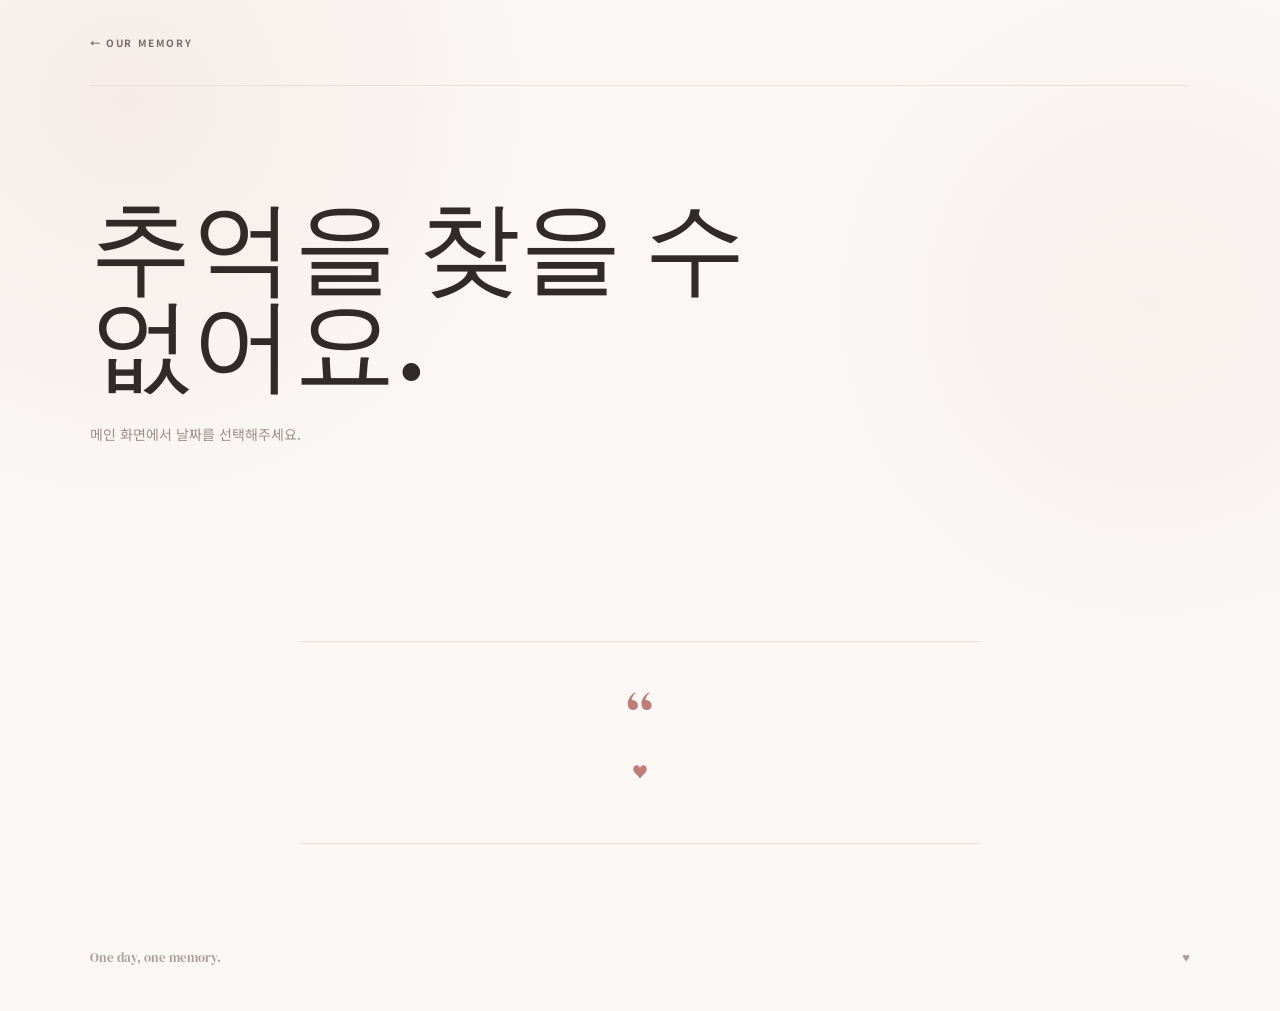
==== memory.html @ 43ed63c3 "Full Screen add" ====
<!DOCTYPE html>
<html lang="ko">
<head>
  <meta charset="UTF-8">
  <meta name="viewport" content="width=device-width, initial-scale=1.0">
  <title>Memory ♥</title>
  <link rel="preconnect" href="https://fonts.googleapis.com">
  <link rel="preconnect" href="https://fonts.gstatic.com" crossorigin>
  <link href="https://fonts.googleapis.com/css2?family=DM+Serif+Display&family=Noto+Sans+KR:wght@300;400;500;600;700&display=swap" rel="stylesheet">
  <link rel="stylesheet" href="css/style.css">
</head>
<body class="memory-page">
  <div id="lightbox">

    <!-- 닫기 -->
    <button id="lightboxClose" class="lightbox-close">
        ×
    </button>

    <!-- 이전 사진 -->
    <button id="lightboxPrev" class="lightbox-nav lightbox-prev">
        ‹
    </button>

    <!-- 사진 영역 -->
    <div class="lightbox-content">

        <img
            id="lightboxImage"
            src=""
            alt="확대된 사진"
        >

        <div id="lightboxCaption"></div>

    </div>

    <!-- 다음 사진 -->
    <button id="lightboxNext" class="lightbox-nav lightbox-next">
        ›
    </button>

    <!-- 전체화면 -->
    <button id="lightboxFullscreen" class="lightbox-fullscreen">
        ⛶
    </button>

</div>

  <main>
    <header class="memory-header">
      <a class="back-link" href="index.html">← OUR MEMORY</a>
      <div class="memory-date" id="memoryDate"></div>
    </header>

    <section class="memory-hero">
      <p class="eyebrow" id="memoryCategory"></p>
      <h1 id="memoryTitle"></h1>
      <p id="memoryDescription"></p>
    </section>

    <section class="photo-section">
      <div class="photo-grid" id="photoGrid"></div>
      <div class="empty-state" id="emptyState">
        <div>♡</div>
        <p>아직 이 날의 사진이 없어요.</p>
        <small>images 폴더에 사진을 넣어주세요.</small>
      </div>
    </section>

    <section class="letter" id="letterSection">
      <div class="letter-mark">“</div>
      <p id="memoryLetter"></p>
      <div class="letter-heart">♥</div>
    </section>

    <footer>
      <span>One day, one memory.</span>
      <span>♥</span>
    </footer>
  </main>

  <script src="js/data.js"></script>
  <script src="js/memory.js"></script>
</body>
</html>
---- css/style.css ----
* {
  box-sizing: border-box;
}

:root {
  --bg: #faf7f5;
  --paper: #fffdfc;
  --text: #302a29;
  --muted: #9b8f8c;
  --line: #e9e0dc;
  --accent: #bd7d78;
  --accent-light: #ead0cc;
  --serif: "DM Serif Display", Georgia, serif;
  --sans: "Noto Sans KR", sans-serif;
}

html {
  scroll-behavior: smooth;
}

body {
  margin: 0;
  background:
    radial-gradient(circle at 10% 10%, rgba(234, 208, 204, .28), transparent 28%),
    radial-gradient(circle at 90% 30%, rgba(234, 208, 204, .18), transparent 25%),
    var(--bg);
  color: var(--text);
  font-family: var(--sans);
  font-weight: 400;
}

body.locked {
  overflow: hidden;
}

a {
  color: inherit;
  text-decoration: none;
}

button {
  font: inherit;
}

.home {
  max-width: 1180px;
  margin: auto;
  padding: 0 40px;
}

.hero {
  min-height: 92vh;
  display: flex;
  flex-direction: column;
  justify-content: center;
  padding: 80px 0 110px;
}

.eyebrow {
  margin: 0 0 18px;
  color: var(--accent);
  font-size: 11px;
  font-weight: 700;
  letter-spacing: .25em;
}

.hero h1 {
  margin: 0;
  font-family: var(--serif);
  font-size: clamp(72px, 11vw, 150px);
  line-height: .82;
  font-weight: 400;
  letter-spacing: -.045em;
}

.hero h1 span {
  color: var(--accent);
}

.intro {
  margin: 45px 0 35px;
  color: #756b68;
  font-size: 15px;
  line-height: 2;
}

.relationship {
  display: flex;
  align-items: center;
  gap: 18px;
  color: #847976;
  font-size: 12px;
  letter-spacing: .12em;
}

.heart {
  color: var(--accent);
  font-size: 17px;
}

.days {
  margin: 14px 0 0;
  font-family: var(--serif);
  color: var(--accent);
  font-size: 24px;
}

.memories-section {
  padding: 40px 0 120px;
}

.section-heading {
  display: flex;
  justify-content: space-between;
  align-items: end;
  margin-bottom: 35px;
}

.section-heading h2 {
  margin: 0;
  font-family: var(--serif);
  font-size: 48px;
  font-weight: 400;
}

.hint {
  color: var(--muted);
  font-size: 12px;
}

.memory-grid {
  display: grid;
  grid-template-columns: repeat(3, 1fr);
  gap: 24px;
}

.memory-card {
  background: var(--paper);
  border: 1px solid var(--line);
  transition: transform .35s ease, box-shadow .35s ease;
  animation: cardIn .7s both;
  animation-delay: var(--delay);
}

.memory-card:hover {
  transform: translateY(-7px);
  box-shadow: 0 20px 45px rgba(74, 52, 47, .10);
}

.card-image {
  height: 310px;
  position: relative;
  overflow: hidden;
  background: #eee5e2;
}

.card-image img {
  width: 100%;
  height: 100%;
  object-fit: cover;
  display: block;
  transition: transform .6s ease;
}

.memory-card:hover .card-image img {
  transform: scale(1.04);
}

.card-placeholder {
  position: absolute;
  inset: 0;
  display: grid;
  place-items: center;
  color: rgba(189, 125, 120, .45);
  font-size: 42px;
}

.card-image img + .card-placeholder {
  display: none;
}

.card-image.no-image .card-placeholder {
  display: grid;
}

.card-date {
  position: absolute;
  left: 18px;
  bottom: 18px;
  padding: 7px 11px;
  background: rgba(255,255,255,.9);
  color: #655b58;
  font-size: 10px;
  letter-spacing: .08em;
}

.card-info {
  padding: 24px 23px 27px;
}

.card-category {
  color: var(--accent);
  font-size: 9px;
  font-weight: 700;
  letter-spacing: .2em;
}

.card-info h3 {
  margin: 10px 0 8px;
  font-family: var(--serif);
  font-size: 28px;
  font-weight: 400;
}

.card-info p {
  margin: 0;
  min-height: 42px;
  color: var(--muted);
  font-size: 12px;
  line-height: 1.7;
}

.view-memory {
  display: inline-block;
  margin-top: 23px;
  color: #6f6461;
  font-size: 9px;
  font-weight: 700;
  letter-spacing: .15em;
}

footer {
  display: flex;
  justify-content: space-between;
  padding: 25px 0 45px;
  color: #aaa09d;
  font-family: var(--serif);
  font-size: 13px;
}

.memory-page main {
  max-width: 1180px;
  margin: auto;
  padding: 0 40px;
}

.memory-header {
  display: flex;
  justify-content: space-between;
  align-items: center;
  padding: 35px 0;
  border-bottom: 1px solid var(--line);
}

.back-link {
  color: #776c69;
  font-size: 10px;
  font-weight: 700;
  letter-spacing: .16em;
  transition: color .2s;
}

.back-link:hover {
  color: var(--accent);
}

.memory-date {
  color: var(--muted);
  font-size: 11px;
  letter-spacing: .12em;
}

.memory-hero {
  padding: 95px 0 70px;
  max-width: 760px;
}

.memory-hero h1 {
  margin: 0;
  font-family: var(--serif);
  font-size: clamp(55px, 8vw, 105px);
  line-height: .95;
  font-weight: 400;
}

.memory-hero p:last-child {
  margin-top: 28px;
  color: var(--muted);
  font-size: 14px;
  line-height: 1.8;
}

.photo-grid {
  display: grid;
  grid-template-columns: repeat(12, 1fr);
  gap: 18px;
}

.photo-item {
  margin: 0;
  position: relative;
  overflow: hidden;
  background: #e9e0dd;
}

.photo-item.photo-1 {
  grid-column: span 7;
  height: 530px;
}

.photo-item.photo-2 {
  grid-column: span 5;
  height: 530px;
}

.photo-item.photo-3 {
  grid-column: span 5;
  height: 430px;
}

.photo-item.photo-4 {
  grid-column: span 7;
  height: 430px;
}

.photo-item img {
  width: 100%;
  height: 100%;
  object-fit: cover;
  cursor: zoom-in;
  transition: transform .6s ease;
}

.photo-item:hover img {
  transform: scale(1.025);
}

.photo-item figcaption {
  position: absolute;
  left: 18px;
  bottom: 16px;
  padding: 8px 11px;
  color: white;
  background: rgba(38, 31, 29, .55);
  backdrop-filter: blur(5px);
  font-size: 10px;
}

.photo-item.broken {
  display: none;
}

.empty-state {
  display: none;
  padding: 90px 20px;
  text-align: center;
  color: var(--muted);
}

.empty-state.show {
  display: block;
}

.empty-state div {
  color: var(--accent);
  font-family: var(--serif);
  font-size: 50px;
}

.empty-state p {
  margin: 10px 0;
}

.empty-state small {
  font-size: 11px;
}

.letter {
  max-width: 680px;
  margin: 110px auto 80px;
  padding: 60px 50px;
  text-align: center;
  border-top: 1px solid var(--line);
  border-bottom: 1px solid var(--line);
}

.letter-mark {
  color: var(--accent);
  font-family: var(--serif);
  font-size: 65px;
  line-height: .5;
}

.letter p {
  margin: 25px 0;
  color: #756b68;
  font-family: var(--serif);
  font-size: 22px;
  line-height: 1.8;
}

.letter-heart {
  color: var(--accent);
}

.lightbox {
  position: fixed;
  inset: 0;
  z-index: 100;
  display: flex;
  flex-direction: column;
  align-items: center;
  justify-content: center;
  padding: 60px;
  background: rgba(28, 22, 20, .94);
  opacity: 0;
  visibility: hidden;
  transition: .25s;
}

.lightbox.open {
  opacity: 1;
  visibility: visible;
}

.lightbox img {
  max-width: min(100%, 1100px);
  max-height: 78vh;
  object-fit: contain;
}

.lightbox p {
  margin: 18px 0 0;
  color: #fff;
  font-size: 12px;
}

/* ========================================
   닫기 버튼 - 사진 가운데 위쪽
======================================== */

.lightbox-close {
    position: absolute;

    /* 화면 기준이 아니라 사진 영역 위쪽 */
    top: 20px;
    left: 50%;

    transform: translateX(-50%);

    width: 48px;
    height: 48px;

    border: none;
    background: rgba(0, 0, 0, 0.35);

    color: white;

    font-size: 38px;
    font-weight: 200;

    border-radius: 50%;

    cursor: pointer;

    z-index: 10;

    transition:
        background 0.2s ease,
        opacity 0.2s ease;
}

.lightbox-close:hover {
    background: rgba(0, 0, 0, 0.65);
}

@keyframes cardIn {
  from {
    opacity: 0;
    transform: translateY(20px);
  }
  to {
    opacity: 1;
    transform: translateY(0);
  }
}

@media (max-width: 800px) {
  .home,
  .memory-page main {
    padding: 0 20px;
  }

  .hero {
    min-height: 82vh;
    padding: 60px 0 80px;
  }

  .hero h1 {
    font-size: clamp(68px, 22vw, 110px);
  }

  .section-heading {
    display: block;
  }

  .hint {
    margin-top: 10px;
  }

  .memory-grid {
    grid-template-columns: 1fr;
  }

  .card-image {
    height: 360px;
  }

  .memory-header {
    padding: 24px 0;
  }

  .memory-hero {
    padding: 70px 0 50px;
  }

  .photo-grid {
    display: block;
  }

  .photo-item,
  .photo-item.photo-1,
  .photo-item.photo-2,
  .photo-item.photo-3,
  .photo-item.photo-4 {
    height: 430px;
    margin-bottom: 14px;
  }

  .letter {
    margin: 70px auto 50px;
    padding: 45px 20px;
  }

  .letter p {
    font-size: 18px;
  }

  .lightbox {
    padding: 30px 15px;
  }
}

/* =========================
   VIDEO SECTION
========================= */

.video-section {
  margin-top: 100px;
  padding-top: 70px;
  border-top: 1px solid var(--line);
}

.media-heading {
  margin-bottom: 30px;
}

.media-heading h2 {
  margin: 0;
  font-family: var(--serif);
  font-size: 42px;
  font-weight: 400;
}

.video-grid {
  display: grid;
  grid-template-columns: repeat(2, 1fr);
  gap: 24px;
}

.video-item {
  margin: 0;
  background: var(--paper);
  border: 1px solid var(--line);
  overflow: hidden;
}

.video-item video {
  display: block;
  width: 100%;
  max-height: 600px;
  background: #1e1918;
}

.video-item figcaption {
  padding: 16px 18px;
  color: var(--muted);
  font-size: 11px;
}


/* =========================
   LIGHTBOX
========================= */

.lightbox {
  position: fixed;
  inset: 0;
  z-index: 1000;

  display: flex;
  flex-direction: column;

  align-items: center;
  justify-content: center;

  padding: 60px;

  background: rgba(20, 15, 14, .96);

  opacity: 0;
  visibility: hidden;

  transition: .25s;
}

.lightbox.open {
  opacity: 1;
  visibility: visible;
}

.lightbox img {
  max-width: 95vw;
  max-height: 85vh;

  width: auto;
  height: auto;

  object-fit: contain;

  cursor: zoom-in;

  box-shadow:
    0 20px 70px rgba(0, 0, 0, .35);
}

.lightbox p {
  margin: 18px 0 0;

  color: #fff;

  font-size: 12px;

  text-align: center;
}

.lightbox-close {
  position: absolute;

  top: 18px;
  right: 28px;

  width: 45px;
  height: 45px;

  border: 0;

  background: rgba(255,255,255,.08);

  color: #fff;

  font-size: 35px;

  cursor: pointer;

  border-radius: 50%;
}

.lightbox-fullscreen {
  position: absolute;

  top: 25px;
  right: 85px;

  width: 38px;
  height: 38px;

  border: 0;

  background: rgba(255,255,255,.08);

  color: #fff;

  font-size: 22px;

  cursor: pointer;

  border-radius: 50%;
}

.lightbox-close:hover,
.lightbox-fullscreen:hover {
  background: rgba(255,255,255,.18);
}


/* =========================
   MOBILE
========================= */

@media (max-width: 800px) {

  .video-grid {
    grid-template-columns: 1fr;
  }

  .video-section {
    margin-top: 70px;
    padding-top: 50px;
  }

  .media-heading h2 {
    font-size: 34px;
  }

  .video-item video {
    max-height: 500px;
  }

  .lightbox {
    padding: 30px 15px;
  }

  .lightbox img {
    max-width: 96vw;
    max-height: 78vh;
  }

  .lightbox-close {
    top: 12px;
    right: 15px;
  }

  .lightbox-fullscreen {
    top: 20px;
    right: 68px;
  }

}

/* ========================================
   Lightbox
======================================== */

#lightbox {
    position: fixed;
    inset: 0;

    display: flex;
    align-items: center;
    justify-content: center;

    background: rgba(0, 0, 0, 0.92);

    opacity: 0;
    visibility: hidden;

    transition: opacity 0.25s ease;

    z-index: 9999;
}

#lightbox.open {
    opacity: 1;
    visibility: visible;
}


/* 사진 영역 */

.lightbox-content {
    position: relative;

    width: min(90vw, 1400px);
    height: min(90vh, 900px);

    display: flex;
    flex-direction: column;

    align-items: center;
    justify-content: center;

    pointer-events: none;
}


/* 확대된 사진 */

#lightboxImage {
    max-width: 100%;
    max-height: 82vh;

    width: auto;
    height: auto;

    object-fit: contain;

    border-radius: 4px;

    box-shadow: 0 10px 40px rgba(0, 0, 0, 0.5);

    pointer-events: auto;

    user-select: none;
}


/* 캡션 */

#lightboxCaption {
    margin-top: 16px;

    color: white;

    font-size: 15px;

    text-align: center;

    max-width: 80vw;

    line-height: 1.5;
}


/* ========================================
   닫기 버튼
======================================== */

.lightbox-close {
    position: absolute;

    top: 24px;
    right: 30px;

    width: 48px;
    height: 48px;

    border: none;
    background: transparent;

    color: white;

    font-size: 38px;
    font-weight: 200;

    cursor: pointer;

    z-index: 10;

    transition: opacity 0.2s ease;
}

.lightbox-close:hover {
    opacity: 0.6;
}


/* ========================================
   이전 / 다음 버튼
======================================== */

.lightbox-nav {
    position: absolute;

    top: 50%;
    transform: translateY(-50%);

    width: 60px;
    height: 100px;

    border: none;

    background: rgba(0, 0, 0, 0.25);

    color: white;

    font-size: 60px;
    font-weight: 200;

    line-height: 1;

    cursor: pointer;

    z-index: 10;

    transition:
        background 0.2s ease,
        opacity 0.2s ease;
}

.lightbox-nav:hover {
    background: rgba(0, 0, 0, 0.5);
}


/* 왼쪽 */

.lightbox-prev {
    left: 20px;

    border-radius: 8px;
}


/* 오른쪽 */

.lightbox-next {
    right: 20px;

    border-radius: 8px;
}


/* ========================================
   전체화면 버튼
======================================== */

.lightbox-fullscreen {
    position: absolute;

    right: 30px;
    bottom: 25px;

    width: 48px;
    height: 48px;

    border: none;

    background: rgba(0, 0, 0, 0.35);

    color: white;

    font-size: 26px;

    border-radius: 6px;

    cursor: pointer;

    z-index: 10;

    transition: background 0.2s ease;
}

.lightbox-fullscreen:hover {
    background: rgba(0, 0, 0, 0.65);
}


/* ========================================
   전체화면 상태
======================================== */

#lightbox:fullscreen {
    background: black;
}


/* ========================================
   모바일
======================================== */

@media (max-width: 768px) {

    .lightbox-content {
        width: 94vw;
        height: 90vh;
    }

    #lightboxImage {
        max-width: 94vw;
        max-height: 78vh;
    }

    .lightbox-nav {
        width: 45px;
        height: 80px;

        font-size: 45px;
    }

    .lightbox-prev {
        left: 5px;
    }

    .lightbox-next {
        right: 5px;
    }

    .lightbox-close {
        top: 12px;
        right: 12px;

        font-size: 32px;
    }

    .lightbox-fullscreen {
        right: 15px;
        bottom: 15px;
    }

    #lightboxCaption {
        font-size: 13px;
        margin-top: 10px;
    }
}
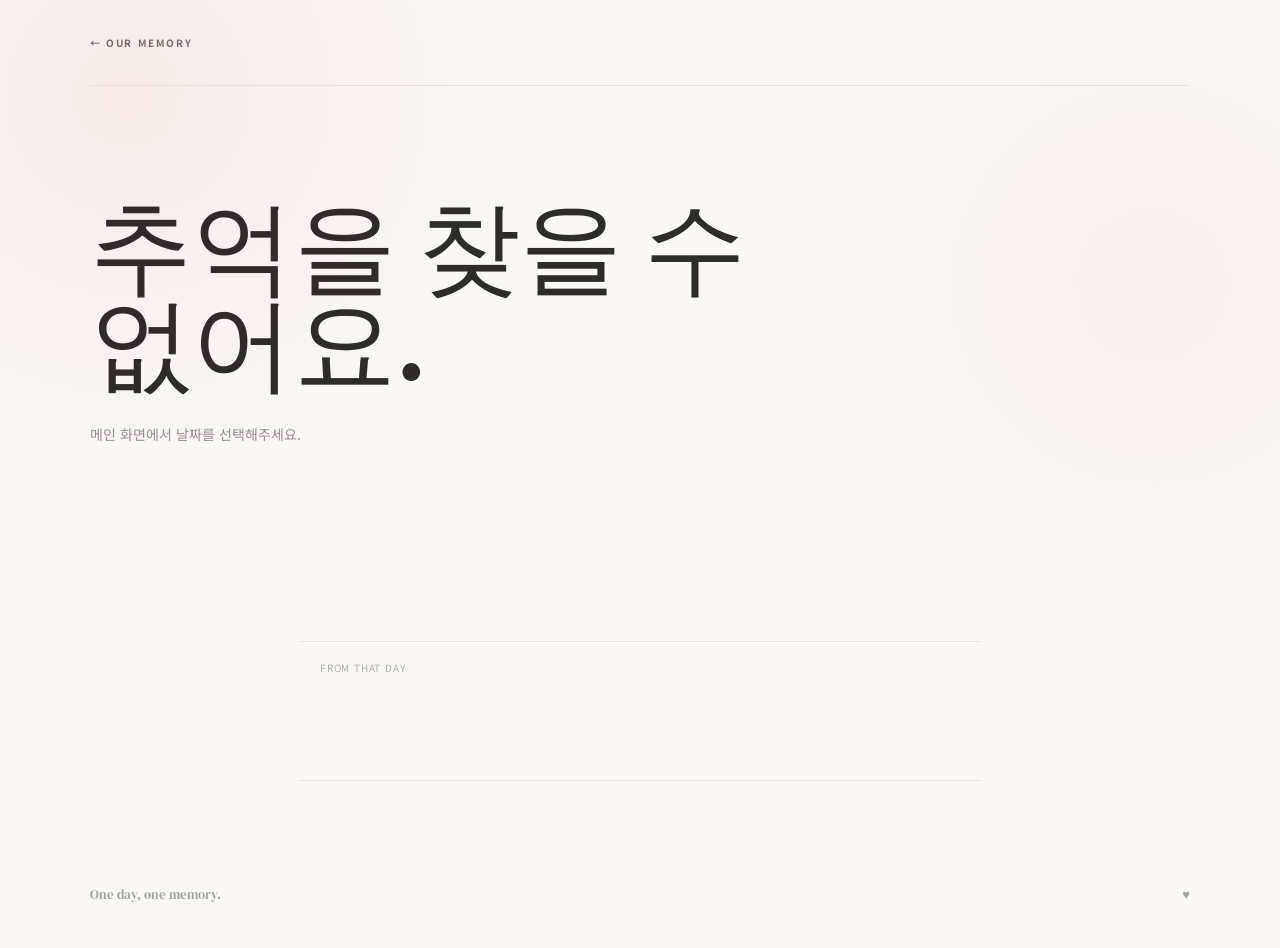
==== commit e8487883: "till 100 days" ====
--- a/memory.html
+++ b/memory.html
@@ -69,10 +69,12 @@
     </section>
 
     <section class="letter" id="letterSection">
-      <div class="letter-mark">“</div>
-      <p id="memoryLetter"></p>
-      <div class="letter-heart">♥</div>
-    </section>
+
+    <span class="letter-label">FROM THAT DAY</span>
+
+    <p id="memoryLetter"></p>
+
+</section>
 
     <footer>
       <span>One day, one memory.</span>
--- a/css/style.css
+++ b/css/style.css
@@ -375,32 +375,63 @@
   font-size: 11px;
 }
 
+/* ========================================
+   MEMORY MESSAGE
+======================================== */
+
 .letter {
-  max-width: 680px;
-  margin: 110px auto 80px;
-  padding: 60px 50px;
-  text-align: center;
-  border-top: 1px solid var(--line);
-  border-bottom: 1px solid var(--line);
-}
-
-.letter-mark {
-  color: var(--accent);
-  font-family: var(--serif);
-  font-size: 65px;
-  line-height: .5;
-}
+    position: relative;
+
+    max-width: 680px;
+
+    margin: 110px auto 80px;
+
+    padding: 60px 50px;
+
+    min-height: 140px;
+
+    display: flex;
+    align-items: center;
+    justify-content: center;
+
+    text-align: center;
+
+    border-top: 1px solid var(--line);
+    border-bottom: 1px solid var(--line);
+}
+
+
+/* 왼쪽 위 작은 설명 */
+
+.letter-label {
+    position: absolute;
+
+    top: 18px;
+    left: 20px;
+
+    color: rgba(120, 110, 106, 0.55);
+
+    font-family: var(--sans);
+
+    font-size: 10px;
+    font-weight: 400;
+
+    letter-spacing: .08em;
+}
+
+
+/* 실제 메시지 */
 
 .letter p {
-  margin: 25px 0;
-  color: #756b68;
-  font-family: var(--serif);
-  font-size: 22px;
-  line-height: 1.8;
-}
-
-.letter-heart {
-  color: var(--accent);
+    margin: 0;
+
+    color: #756b68;
+
+    font-family: var(--serif);
+
+    font-size: 22px;
+
+    line-height: 1.8;
 }
 
 .lightbox {
@@ -539,16 +570,21 @@
 
   .letter {
     margin: 70px auto 50px;
-    padding: 45px 20px;
-  }
-
-  .letter p {
+    padding: 50px 20px 40px;
+
+    min-height: 120px;
+}
+
+.letter-label {
+    top: 15px;
+    left: 15px;
+
+    font-size: 9px;
+}
+
+.letter p {
     font-size: 18px;
-  }
-
-  .lightbox {
-    padding: 30px 15px;
-  }
+}
 }
 
 /* =========================
